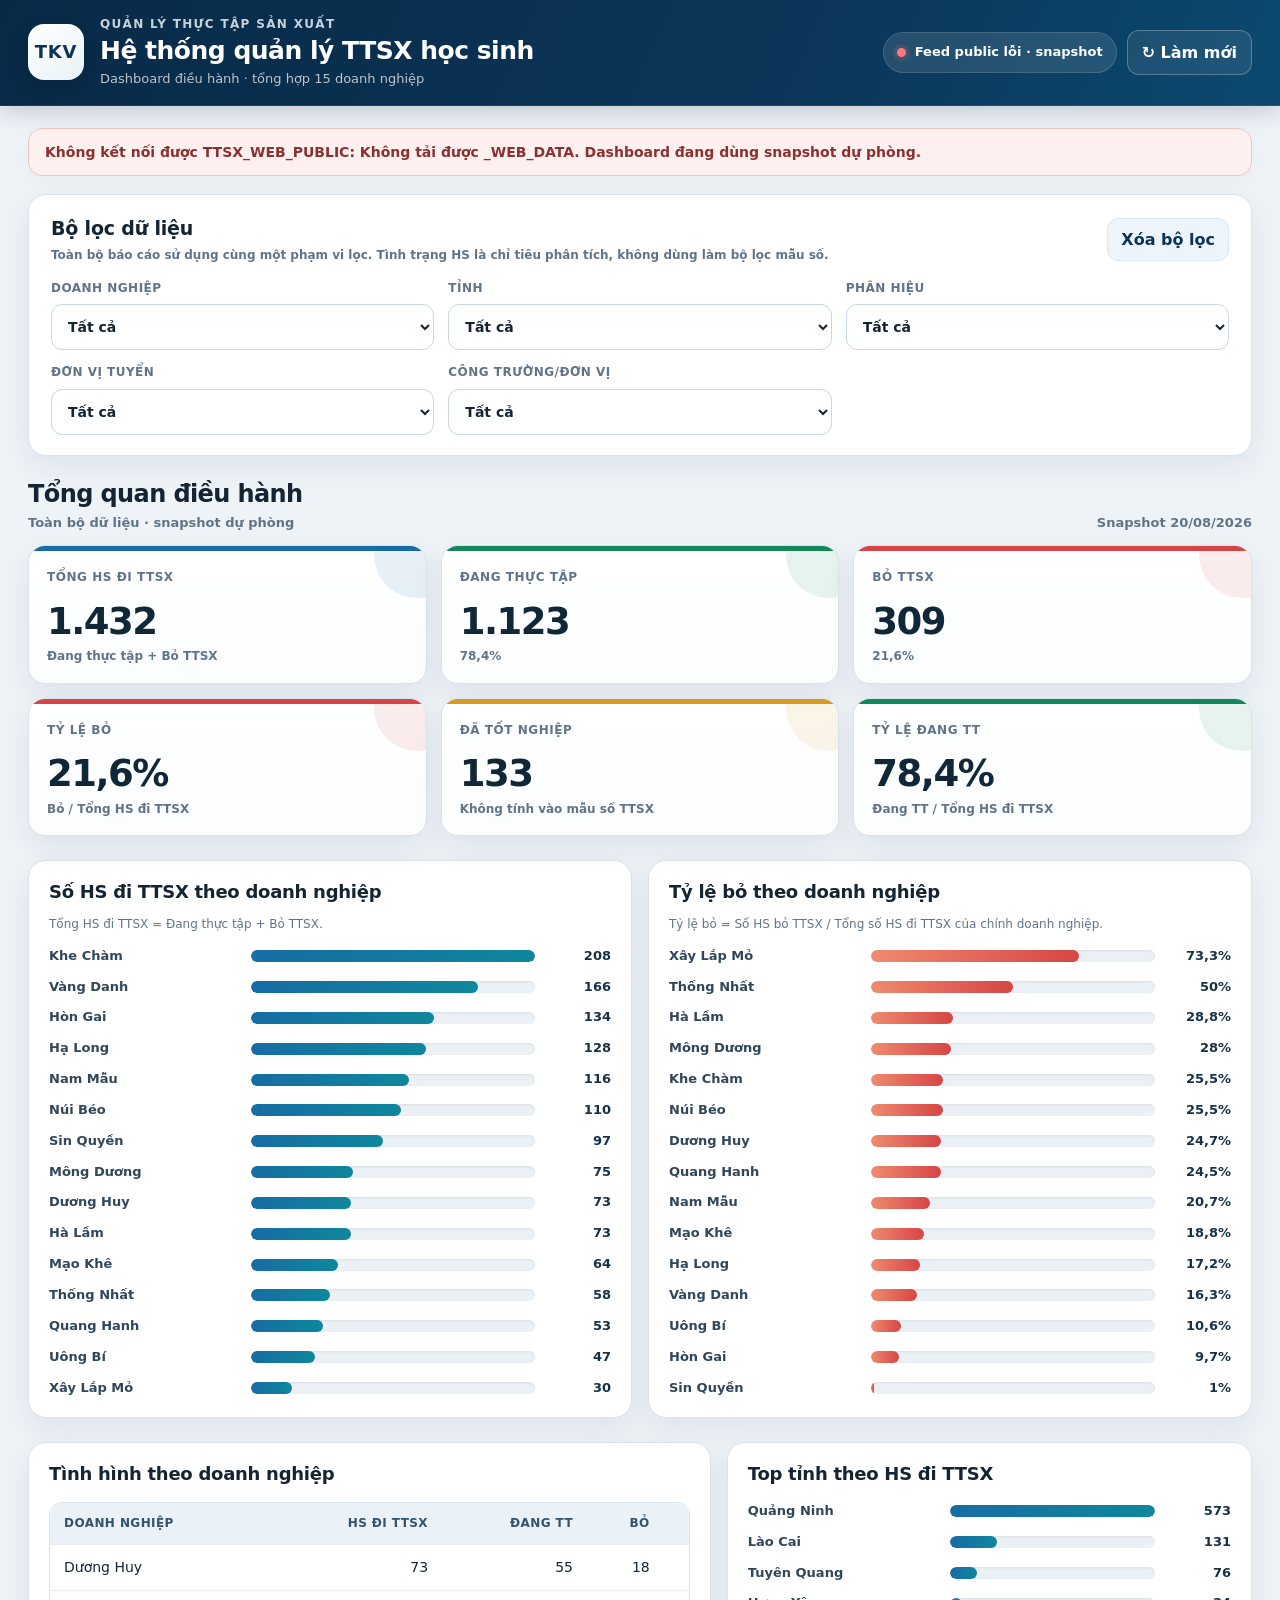
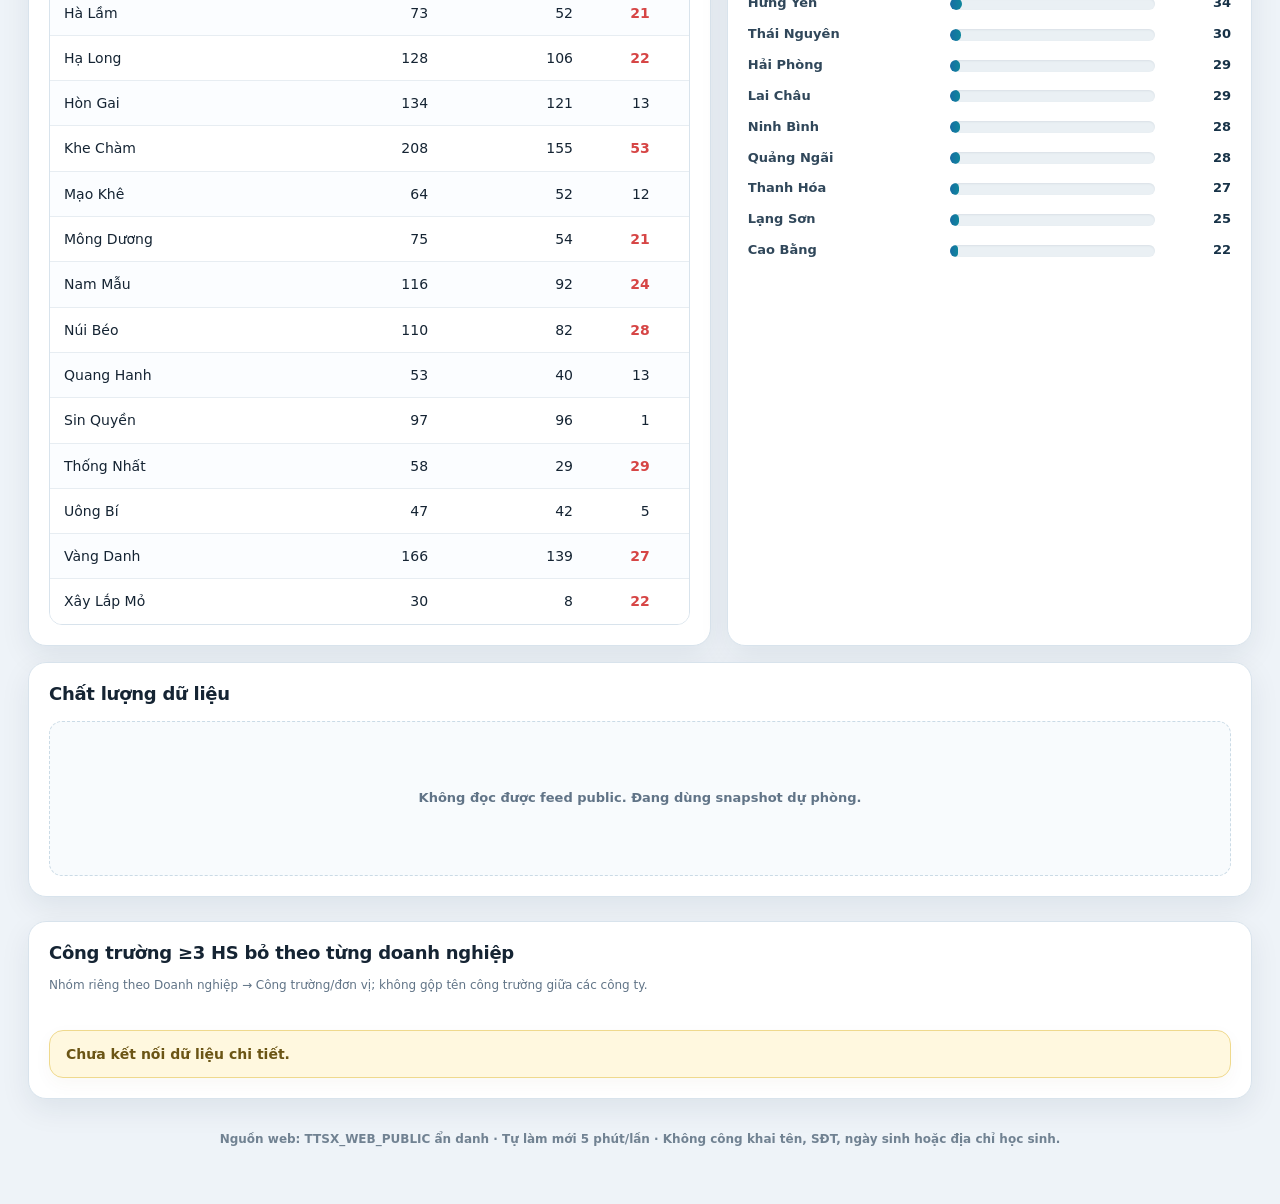
==== index.html @ d6df49cb "Clarify daily tracking scope for 14 standard sources" ====
<!doctype html>
<html lang="vi">
<head>
<meta charset="utf-8">
<meta name="viewport" content="width=device-width,initial-scale=1,viewport-fit=cover">
<meta name="theme-color" content="#0b3558">
<meta name="robots" content="noindex,nofollow,noarchive">
<meta http-equiv="Cache-Control" content="no-cache, no-store, must-revalidate">
<meta http-equiv="Pragma" content="no-cache">
<meta http-equiv="Expires" content="0">
<title>Dashboard TTSX TKV</title>
<link rel="stylesheet" href="styles.css?v=20260820-1128">
<style>
.filter-grid-5{grid-template-columns:repeat(5,minmax(150px,1fr))}
.filter-note{margin:4px 0 0;color:#617487;font-size:12px;font-weight:600}
@media(max-width:1380px){.filter-grid-5{grid-template-columns:repeat(3,1fr)}}
@media(max-width:720px){.filter-grid-5{grid-template-columns:1fr 1fr}}
@media(max-width:430px){.filter-grid-5{grid-template-columns:1fr}}
</style>
</head>
<body>
<header><div class="head"><div class="brand"><div class="mark">TKV</div><div><small>QUẢN LÝ THỰC TẬP SẢN XUẤT</small><h1>Hệ thống quản lý TTSX học sinh</h1><p>Dashboard điều hành · tổng hợp 15 doanh nghiệp</p></div></div><div class="head-actions"><div id="sync" class="sync"><span class="dot"></span><span>Đang kết nối dữ liệu</span></div><button id="refresh" class="refresh">↻ Làm mới</button></div></div></header>
<div class="wrap">
<div id="notice" class="notice">Đang nạp và đối soát dữ liệu chuẩn.</div>
<section class="filters"><div class="filters-top"><div><h2>Bộ lọc dữ liệu</h2><p class="filter-note">Toàn bộ báo cáo sử dụng cùng một phạm vi lọc. Tình trạng HS là chỉ tiêu phân tích, không dùng làm bộ lọc mẫu số.</p></div><button id="clear" class="clear">Xóa bộ lọc</button></div><div class="filter-grid filter-grid-5">
<label><span>Doanh nghiệp</span><select id="company"><option value="">Tất cả</option></select></label>
<label><span>Tỉnh</span><select id="province"><option value="">Tất cả</option></select></label>
<label><span>Phân hiệu</span><select id="campus"><option value="">Tất cả</option></select></label>
<label><span>Đơn vị tuyển</span><select id="recruitment"><option value="">Tất cả</option></select></label>
<label><span>Công trường/đơn vị</span><select id="unit"><option value="">Tất cả</option></select></label>
</div></section>

<section class="section"><div class="section-title"><div><h2>Tổng quan điều hành</h2><p id="scope">Toàn bộ dữ liệu</p></div><p id="updated">Đang đồng bộ...</p></div><div class="kpis">
<div class="kpi blue"><small>Tổng HS đi TTSX</small><strong id="kTotal">1.432</strong><em>Đang thực tập + Bỏ TTSX</em></div>
<div class="kpi green"><small>Đang thực tập</small><strong id="kActive">1.123</strong><em id="kActiveRate">78,4%</em></div>
<div class="kpi red"><small>Bỏ TTSX</small><strong id="kDrop">309</strong><em id="kDropRateSub">21,6%</em></div>
<div class="kpi red"><small>Tỷ lệ bỏ</small><strong id="kDropRate">21,6%</strong><em>Bỏ / Tổng HS đi TTSX</em></div>
<div class="kpi amber"><small>Đã tốt nghiệp</small><strong id="kGrad">133</strong><em>Không tính vào mẫu số TTSX</em></div>
<div class="kpi green"><small>Tỷ lệ đang TT</small><strong id="kActivePct">78,4%</strong><em>Đang TT / Tổng HS đi TTSX</em></div>
</div></section>

<section class="section grid2"><div class="panel"><h3>Số HS đi TTSX theo doanh nghiệp</h3><p class="panel-note">Tổng HS đi TTSX = Đang thực tập + Bỏ TTSX.</p><div id="companyBars" class="bars"></div></div><div class="panel"><h3>Tỷ lệ bỏ theo doanh nghiệp</h3><p class="panel-note">Tỷ lệ bỏ = Số HS bỏ TTSX / Tổng số HS đi TTSX của chính doanh nghiệp.</p><div id="dropBars" class="bars"></div></div></section>

<section class="section grid3"><div class="panel"><h3>Tình hình theo doanh nghiệp</h3><div class="table-wrap"><table><thead><tr><th>Doanh nghiệp</th><th>HS đi TTSX</th><th>Đang TT</th><th>Bỏ</th><th>Tỷ lệ bỏ</th></tr></thead><tbody id="companyTable"></tbody></table></div></div><div class="panel"><h3>Top tỉnh theo HS đi TTSX</h3><div id="provinceBars" class="bars"></div></div><div class="panel"><h3>Chất lượng dữ liệu</h3><div id="quality" class="quality"></div></div></section>

<section id="dailySection" class="section panel" style="display:none"><div class="section-title"><div><h2>Theo dõi hằng ngày</h2><p>Chỉ tính HS đang thực tập tại 14 doanh nghiệp áp dụng chấm ngày; Sin Quyền chưa áp dụng cấu trúc 42 cột ngày.</p></div><div class="daily-head"><select id="day"></select></div></div><div class="daily-cards">
<div class="daily-card"><span>Cần theo dõi</span><strong id="dExpected">0</strong></div>
<div class="daily-card"><span>Đã nhập</span><strong id="dEntered">0</strong></div>
<div class="daily-card"><span>Có điểm</span><strong id="dScore">0</strong></div>
<div class="daily-card"><span>Ốm (Ô)</span><strong id="dSick">0</strong></div>
<div class="daily-card"><span>Nghỉ phép (N)</span><strong id="dLeave">0</strong></div>
<div class="daily-card"><span>KLD</span><strong id="dKld">0</strong></div>
<div class="daily-card"><span>Chưa nhập</span><strong id="dMissing">0</strong></div>
</div></section>

<section id="opsGrid" class="section grid2" style="grid-template-columns:1fr"><div class="panel"><h3>Công trường ≥3 HS bỏ theo từng doanh nghiệp</h3><p class="panel-note">Nhóm riêng theo Doanh nghiệp → Công trường/đơn vị; không gộp tên công trường giữa các công ty.</p><div id="hotspots" class="hotspots"><div class="notice">Đang đối soát dữ liệu công trường.</div></div></div><div id="coveragePanel" class="panel" style="display:none"><h3>Tỷ lệ cập nhật theo doanh nghiệp</h3><p class="panel-note">Tỷ lệ = số HS đang thực tập đã có dữ liệu trong ngày / số HS đang thực tập cần theo dõi của 14 doanh nghiệp áp dụng chấm ngày.</p><div id="coverage" class="bars"><div class="notice">Đang tải dữ liệu theo ngày.</div></div></div></section>
<div class="footer">Nguồn web: TTSX_WEB_PUBLIC ẩn danh · Tự làm mới 5 phút/lần · Không công khai tên, SĐT, ngày sinh hoặc địa chỉ học sinh.</div>
</div>
<script src="app.js?v=20260820-1128"></script>
<script src="audit-fix.js?v=20260820-1128"></script>
<script src="daily-scope-fix.js?v=20260820-1128"></script>
<script src="dashboard-complete.js?v=20260820-1128"></script>
</body>
</html>
---- styles.css ----
:root{
  --navy:#0b3558;--navy-2:#082a47;--blue:#176ca4;--cyan:#0f879c;--green:#13865b;
  --red:#d64545;--amber:#d59a24;--ink:#152433;--muted:#617487;--line:#d8e3ec;
  --bg:#eef3f8;--card:#ffffff;--soft:#f7fafc;--shadow:0 10px 30px rgba(15,42,65,.08);
  --shadow-lg:0 18px 42px rgba(13,48,76,.11);--radius:18px;--page:1680px;
}
*{box-sizing:border-box}
html{scroll-behavior:smooth;background:var(--bg)}
body{margin:0;font-family:Inter,ui-sans-serif,system-ui,-apple-system,"Segoe UI",Roboto,Arial,sans-serif;background:var(--bg);color:var(--ink);font-size:16px;line-height:1.45;-webkit-font-smoothing:antialiased}
button,select{font:inherit}button{transition:.18s ease}a{color:inherit}
.wrap{max-width:var(--page);margin:0 auto;padding:0 28px 56px}
header{position:sticky;top:0;z-index:30;background:linear-gradient(115deg,var(--navy-2),var(--navy) 60%,#0c496f);color:#fff;box-shadow:0 5px 22px rgba(4,29,48,.2);border-bottom:1px solid rgba(255,255,255,.08)}
.head{max-width:var(--page);margin:auto;padding:16px 28px;display:flex;align-items:center;justify-content:space-between;gap:24px;min-height:86px}
.brand{display:flex;align-items:center;gap:16px;min-width:0}.mark{width:56px;height:56px;flex:0 0 56px;border-radius:16px;display:grid;place-items:center;font-weight:900;font-size:18px;background:linear-gradient(145deg,#fff,#e8f2f8);color:var(--navy);letter-spacing:.7px;box-shadow:0 8px 20px rgba(0,0,0,.16)}
.brand small{display:block;font-size:12px;opacity:.78;font-weight:800;letter-spacing:.11em}.brand h1{font-size:25px;line-height:1.22;margin:3px 0 0;font-weight:800;letter-spacing:-.02em}.brand p{margin:3px 0 0;color:rgba(255,255,255,.72);font-size:13px}
.head-actions{display:flex;gap:10px;align-items:center;flex:0 0 auto}.sync{display:flex;align-items:center;gap:9px;font-size:13px;font-weight:700;background:rgba(255,255,255,.11);border:1px solid rgba(255,255,255,.13);padding:10px 13px;border-radius:999px;white-space:nowrap}.dot{width:9px;height:9px;border-radius:50%;background:#f3bb4e;box-shadow:0 0 0 4px rgba(243,187,78,.12)}.sync.ok .dot{background:#52d99a;box-shadow:0 0 0 4px rgba(82,217,154,.12)}.sync.err .dot{background:#ff7777;box-shadow:0 0 0 4px rgba(255,119,119,.12)}
.refresh{border:1px solid rgba(255,255,255,.26);color:#fff;background:rgba(255,255,255,.08);border-radius:12px;padding:10px 14px;cursor:pointer;font-weight:750;min-height:42px}.refresh:hover{background:rgba(255,255,255,.16);transform:translateY(-1px)}
.notice{margin:22px 0 0;padding:13px 16px;border-radius:14px;background:#fff8df;border:1px solid #efd98d;font-size:14px;font-weight:600;color:#6b5515;box-shadow:0 6px 18px rgba(97,78,18,.04)}.notice.ok{background:#eaf8f1;border-color:#bce6d0;color:#15583d}.notice.err{background:#fff0f0;border-color:#efc5c5;color:#8b3030}
.filters{margin-top:18px;background:var(--card);border:1px solid var(--line);border-radius:var(--radius);box-shadow:var(--shadow);padding:20px 22px}.filters-top{display:flex;justify-content:space-between;gap:16px;align-items:center;margin-bottom:16px}.filters h2{font-size:19px;margin:0;font-weight:800;letter-spacing:-.01em}.clear{border:1px solid #d9e7f1;background:#edf5fa;color:var(--navy);border-radius:11px;padding:9px 13px;cursor:pointer;font-weight:800}.clear:hover{background:#e4f0f7}.filter-grid{display:grid;grid-template-columns:repeat(6,minmax(150px,1fr));gap:14px}label span{display:block;font-size:12px;color:var(--muted);font-weight:850;text-transform:uppercase;letter-spacing:.04em;margin:0 0 7px}select{width:100%;border:1px solid #c9d8e3;border-radius:11px;background:#fff;padding:11px 36px 11px 12px;color:var(--ink);min-height:46px;font-size:14px;font-weight:650;outline:none;transition:.16s ease}select:hover{border-color:#9eb7ca}select:focus{border-color:var(--blue);box-shadow:0 0 0 3px rgba(23,108,164,.12)}
.section{margin-top:24px}.section-title{display:flex;justify-content:space-between;gap:18px;align-items:flex-end;margin-bottom:13px}.section-title h2{font-size:24px;line-height:1.2;margin:0;font-weight:850;letter-spacing:-.025em}.section-title p{font-size:13px;color:var(--muted);margin:5px 0 0;font-weight:550}.section-title>p{white-space:nowrap}
.kpis{display:grid;grid-template-columns:repeat(6,minmax(0,1fr));gap:14px}.kpi{--accent:var(--blue);position:relative;overflow:hidden;background:linear-gradient(180deg,#fff,#fbfdff);border:1px solid var(--line);border-radius:17px;padding:18px 18px 17px;box-shadow:var(--shadow);min-height:132px}.kpi::before{content:"";position:absolute;left:0;top:0;right:0;height:5px;background:var(--accent)}.kpi::after{content:"";position:absolute;width:86px;height:86px;border-radius:50%;right:-34px;top:-34px;background:color-mix(in srgb,var(--accent) 10%,transparent)}.kpi small{position:relative;z-index:1;font-size:12px;color:var(--muted);font-weight:850;text-transform:uppercase;letter-spacing:.045em}.kpi strong{position:relative;z-index:1;display:block;font-size:37px;line-height:1.05;margin-top:15px;font-weight:850;letter-spacing:-.04em;color:#102738}.kpi em{position:relative;z-index:1;display:block;font-size:12px;color:var(--muted);font-style:normal;margin-top:7px;font-weight:600}.kpi.red{--accent:var(--red)}.kpi.green{--accent:var(--green)}.kpi.amber{--accent:var(--amber)}.kpi.blue{--accent:var(--blue)}
.grid2{display:grid;grid-template-columns:1fr 1fr;gap:16px}.grid3{display:grid;grid-template-columns:1.45fr 1fr .85fr;gap:16px}.panel{background:var(--card);border:1px solid var(--line);border-radius:var(--radius);box-shadow:var(--shadow);padding:20px;min-width:0}.panel:hover{box-shadow:var(--shadow-lg)}.panel h3{font-size:18px;line-height:1.25;margin:0 0 16px;font-weight:820;letter-spacing:-.015em}.bars{display:flex;flex-direction:column;gap:12px}.bar-row{display:grid;grid-template-columns:minmax(125px,190px) 1fr 64px;gap:12px;align-items:center;font-size:13px}.bar-name{overflow:hidden;text-overflow:ellipsis;white-space:nowrap;font-weight:650;color:#30475a}.track{height:12px;background:#eaf0f4;border-radius:999px;overflow:hidden;box-shadow:inset 0 1px 2px rgba(25,55,75,.08)}.fill{height:100%;background:linear-gradient(90deg,var(--blue),var(--cyan));border-radius:999px}.fill.red{background:linear-gradient(90deg,#ee8b6f,var(--red))}.bar-value{text-align:right;font-weight:850;color:#173247;font-variant-numeric:tabular-nums}
.table-wrap{overflow:auto;border:1px solid var(--line);border-radius:13px;background:#fff}table{width:100%;border-collapse:collapse;font-size:14px;min-width:760px}th,td{padding:12px 14px;border-bottom:1px solid #e7edf2;text-align:right;white-space:nowrap}th{position:sticky;top:0;background:#eaf2f8;color:#35536a;font-size:12px;font-weight:850;text-transform:uppercase;letter-spacing:.035em;z-index:2}th:first-child,td:first-child{text-align:left}tbody tr:nth-child(even){background:#fbfdff}tbody tr:hover{background:#f2f7fb}tr:last-child td{border-bottom:0}.danger{color:var(--red);font-weight:850}.good{color:var(--green);font-weight:850}
.daily-head{display:flex;align-items:center;gap:10px;flex-wrap:wrap}.daily-head select{width:auto;min-width:180px}.daily-cards{display:grid;grid-template-columns:repeat(7,1fr);gap:10px;margin-top:14px}.daily-card{padding:15px 10px;border-radius:14px;background:linear-gradient(180deg,#f8fbfd,#f4f8fb);border:1px solid #dfe8ee;text-align:center}.daily-card span{display:block;font-size:11px;color:var(--muted);text-transform:uppercase;font-weight:850;letter-spacing:.04em}.daily-card strong{font-size:28px;line-height:1.1;display:block;margin-top:8px;color:#19384f;font-weight:850}.quality{display:grid;grid-template-columns:repeat(2,1fr);gap:10px}.q{padding:15px;border-radius:13px;background:#f7fafc;border:1px solid #e0e9ef}.q strong{font-size:28px;line-height:1;display:block;font-weight:850;color:#18384f}.q span{display:block;font-size:12px;line-height:1.35;color:var(--muted);margin-top:7px;font-weight:650}.quality-empty{grid-column:1/-1;min-height:155px;display:grid;place-items:center;text-align:center;padding:22px;border:1px dashed #cbdbe6;border-radius:13px;background:#f8fbfd;color:var(--muted);font-size:13px;font-weight:650}.panel-note{margin:-5px 0 14px;color:var(--muted);font-size:12px;line-height:1.5}
.hotspots{display:flex;flex-direction:column;gap:12px}.hot-company-row{display:grid;grid-template-columns:minmax(180px,230px) 1fr;gap:16px;align-items:stretch;border:1px solid #f1d0d0;background:linear-gradient(90deg,#fff5f5 0,#fffafa 28%,#fff 28%);border-radius:14px;overflow:hidden}.hot-company-box{padding:15px 16px;border-left:5px solid var(--red);display:flex;flex-direction:column;justify-content:center;min-height:78px}.hot-company-box strong{font-size:16px;line-height:1.25;color:#263746}.hot-company-box span{margin-top:6px;font-size:12px;color:#9a4d4d;font-weight:750}.hot-unit-list{padding:10px 12px;display:flex;flex-direction:column;gap:7px;justify-content:center}.hot-unit{display:grid;grid-template-columns:1fr auto;gap:14px;align-items:center;padding:8px 10px;border-radius:9px;background:#fff;border:1px solid #f0e2e2}.hot-unit span{font-size:14px;color:#334a5d;font-weight:700}.hot-unit b{font-size:13px;color:#b63737;white-space:nowrap}.footer{text-align:center;color:#718292;font-size:12px;padding-top:32px;font-weight:600}
@media(max-width:1380px){.filter-grid{grid-template-columns:repeat(3,1fr)}.kpis{grid-template-columns:repeat(3,1fr)}.grid3{grid-template-columns:1.3fr 1fr}.grid3>.panel:last-child{grid-column:1/-1}.quality{grid-template-columns:repeat(4,1fr)}}
@media(max-width:980px){.wrap{padding:0 18px 40px}.head{padding:14px 18px}.brand h1{font-size:21px}.brand p{display:none}.grid2,.grid3{grid-template-columns:1fr}.grid3>.panel:last-child{grid-column:auto}.quality{grid-template-columns:repeat(2,1fr)}.daily-cards{grid-template-columns:repeat(4,1fr)}.bar-row{grid-template-columns:minmax(115px,165px) 1fr 58px}}
@media(max-width:720px){body{font-size:15px}.wrap{padding:0 11px 30px}.head{padding:10px 11px;min-height:70px}.brand{gap:10px}.brand h1{font-size:17px}.brand small{font-size:9px}.mark{width:43px;height:43px;flex-basis:43px;border-radius:12px;font-size:14px}.sync span:last-child{display:none}.sync{padding:9px}.refresh{padding:9px 10px;font-size:13px}.notice{font-size:13px;margin-top:13px}.filters{margin-top:12px;padding:15px}.filters h2{font-size:17px}.filter-grid{grid-template-columns:1fr 1fr;gap:10px}.section{margin-top:18px}.section-title h2{font-size:20px}.section-title p{font-size:12px}.kpis{grid-template-columns:1fr 1fr;gap:9px}.kpi{min-height:112px;padding:15px 13px}.kpi small{font-size:10px}.kpi strong{font-size:30px;margin-top:13px}.kpi em{font-size:10px}.panel{padding:15px}.panel h3{font-size:16px}.daily-cards{grid-template-columns:repeat(2,1fr)}.daily-card strong{font-size:25px}.quality{grid-template-columns:1fr 1fr}.bar-row{grid-template-columns:104px 1fr 48px;gap:8px;font-size:12px}.track{height:10px}table{font-size:13px}th,td{padding:10px 11px}.hot-company-row{grid-template-columns:1fr;background:#fff}.hot-company-box{border-left:5px solid var(--red);border-bottom:1px solid #f1d0d0;min-height:auto}.hot-unit-list{padding:9px}.hot-unit{grid-template-columns:1fr auto}}
@media(max-width:430px){.filter-grid{grid-template-columns:1fr}.head-actions{gap:6px}.refresh{font-size:0}.refresh::after{content:"↻";font-size:20px}.section-title{align-items:flex-start;flex-direction:column;gap:6px}.section-title>p{white-space:normal}.kpis{grid-template-columns:1fr 1fr}.kpi strong{font-size:28px}}
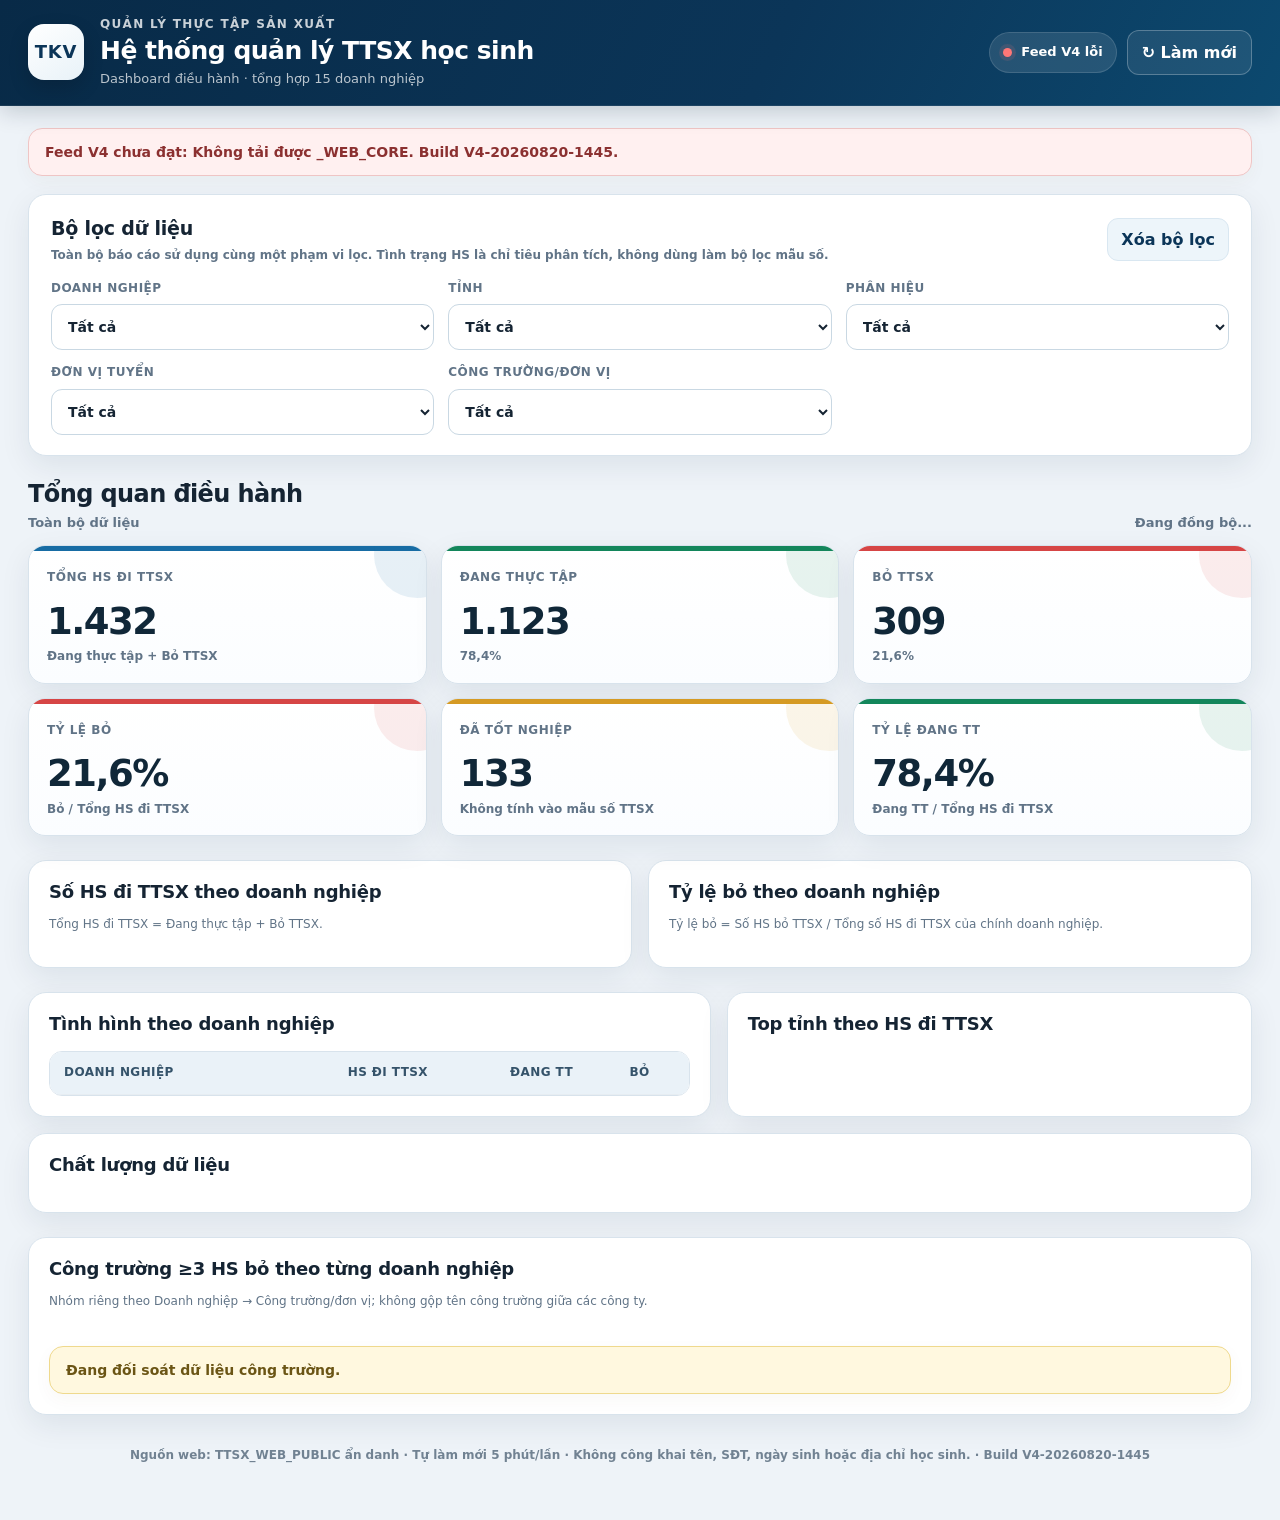
==== commit 710da71b: "Switch dashboard to single-runtime V4" ====
--- a/index.html
+++ b/index.html
@@ -9,7 +9,7 @@
 <meta http-equiv="Pragma" content="no-cache">
 <meta http-equiv="Expires" content="0">
 <title>Dashboard TTSX TKV</title>
-<link rel="stylesheet" href="styles.css?v=20260820-1128">
+<link rel="stylesheet" href="styles.css?v=20260820-1208">
 <style>
 .filter-grid-5{grid-template-columns:repeat(5,minmax(150px,1fr))}
 .filter-note{margin:4px 0 0;color:#617487;font-size:12px;font-weight:600}
@@ -29,7 +29,6 @@
 <label><span>Đơn vị tuyển</span><select id="recruitment"><option value="">Tất cả</option></select></label>
 <label><span>Công trường/đơn vị</span><select id="unit"><option value="">Tất cả</option></select></label>
 </div></section>
-
 <section class="section"><div class="section-title"><div><h2>Tổng quan điều hành</h2><p id="scope">Toàn bộ dữ liệu</p></div><p id="updated">Đang đồng bộ...</p></div><div class="kpis">
 <div class="kpi blue"><small>Tổng HS đi TTSX</small><strong id="kTotal">1.432</strong><em>Đang thực tập + Bỏ TTSX</em></div>
 <div class="kpi green"><small>Đang thực tập</small><strong id="kActive">1.123</strong><em id="kActiveRate">78,4%</em></div>
@@ -38,27 +37,13 @@
 <div class="kpi amber"><small>Đã tốt nghiệp</small><strong id="kGrad">133</strong><em>Không tính vào mẫu số TTSX</em></div>
 <div class="kpi green"><small>Tỷ lệ đang TT</small><strong id="kActivePct">78,4%</strong><em>Đang TT / Tổng HS đi TTSX</em></div>
 </div></section>
-
 <section class="section grid2"><div class="panel"><h3>Số HS đi TTSX theo doanh nghiệp</h3><p class="panel-note">Tổng HS đi TTSX = Đang thực tập + Bỏ TTSX.</p><div id="companyBars" class="bars"></div></div><div class="panel"><h3>Tỷ lệ bỏ theo doanh nghiệp</h3><p class="panel-note">Tỷ lệ bỏ = Số HS bỏ TTSX / Tổng số HS đi TTSX của chính doanh nghiệp.</p><div id="dropBars" class="bars"></div></div></section>
-
 <section class="section grid3"><div class="panel"><h3>Tình hình theo doanh nghiệp</h3><div class="table-wrap"><table><thead><tr><th>Doanh nghiệp</th><th>HS đi TTSX</th><th>Đang TT</th><th>Bỏ</th><th>Tỷ lệ bỏ</th></tr></thead><tbody id="companyTable"></tbody></table></div></div><div class="panel"><h3>Top tỉnh theo HS đi TTSX</h3><div id="provinceBars" class="bars"></div></div><div class="panel"><h3>Chất lượng dữ liệu</h3><div id="quality" class="quality"></div></div></section>
-
 <section id="dailySection" class="section panel" style="display:none"><div class="section-title"><div><h2>Theo dõi hằng ngày</h2><p>Chỉ tính HS đang thực tập tại 14 doanh nghiệp áp dụng chấm ngày; Sin Quyền chưa áp dụng cấu trúc 42 cột ngày.</p></div><div class="daily-head"><select id="day"></select></div></div><div class="daily-cards">
-<div class="daily-card"><span>Cần theo dõi</span><strong id="dExpected">0</strong></div>
-<div class="daily-card"><span>Đã nhập</span><strong id="dEntered">0</strong></div>
-<div class="daily-card"><span>Có điểm</span><strong id="dScore">0</strong></div>
-<div class="daily-card"><span>Ốm (Ô)</span><strong id="dSick">0</strong></div>
-<div class="daily-card"><span>Nghỉ phép (N)</span><strong id="dLeave">0</strong></div>
-<div class="daily-card"><span>KLD</span><strong id="dKld">0</strong></div>
-<div class="daily-card"><span>Chưa nhập</span><strong id="dMissing">0</strong></div>
-</div></section>
-
+<div class="daily-card"><span>Cần theo dõi</span><strong id="dExpected">0</strong></div><div class="daily-card"><span>Đã nhập</span><strong id="dEntered">0</strong></div><div class="daily-card"><span>Có điểm</span><strong id="dScore">0</strong></div><div class="daily-card"><span>Ốm (Ô)</span><strong id="dSick">0</strong></div><div class="daily-card"><span>Nghỉ phép (N)</span><strong id="dLeave">0</strong></div><div class="daily-card"><span>KLD</span><strong id="dKld">0</strong></div><div class="daily-card"><span>Chưa nhập</span><strong id="dMissing">0</strong></div></div></section>
 <section id="opsGrid" class="section grid2" style="grid-template-columns:1fr"><div class="panel"><h3>Công trường ≥3 HS bỏ theo từng doanh nghiệp</h3><p class="panel-note">Nhóm riêng theo Doanh nghiệp → Công trường/đơn vị; không gộp tên công trường giữa các công ty.</p><div id="hotspots" class="hotspots"><div class="notice">Đang đối soát dữ liệu công trường.</div></div></div><div id="coveragePanel" class="panel" style="display:none"><h3>Tỷ lệ cập nhật theo doanh nghiệp</h3><p class="panel-note">Tỷ lệ = số HS đang thực tập đã có dữ liệu trong ngày / số HS đang thực tập cần theo dõi của 14 doanh nghiệp áp dụng chấm ngày.</p><div id="coverage" class="bars"><div class="notice">Đang tải dữ liệu theo ngày.</div></div></div></section>
 <div class="footer">Nguồn web: TTSX_WEB_PUBLIC ẩn danh · Tự làm mới 5 phút/lần · Không công khai tên, SĐT, ngày sinh hoặc địa chỉ học sinh.</div>
 </div>
-<script src="app.js?v=20260820-1128"></script>
-<script src="audit-fix.js?v=20260820-1128"></script>
-<script src="daily-scope-fix.js?v=20260820-1128"></script>
-<script src="dashboard-complete.js?v=20260820-1128"></script>
+<script src="app-v4.js?v=20260820-1445"></script>
 </body>
 </html>
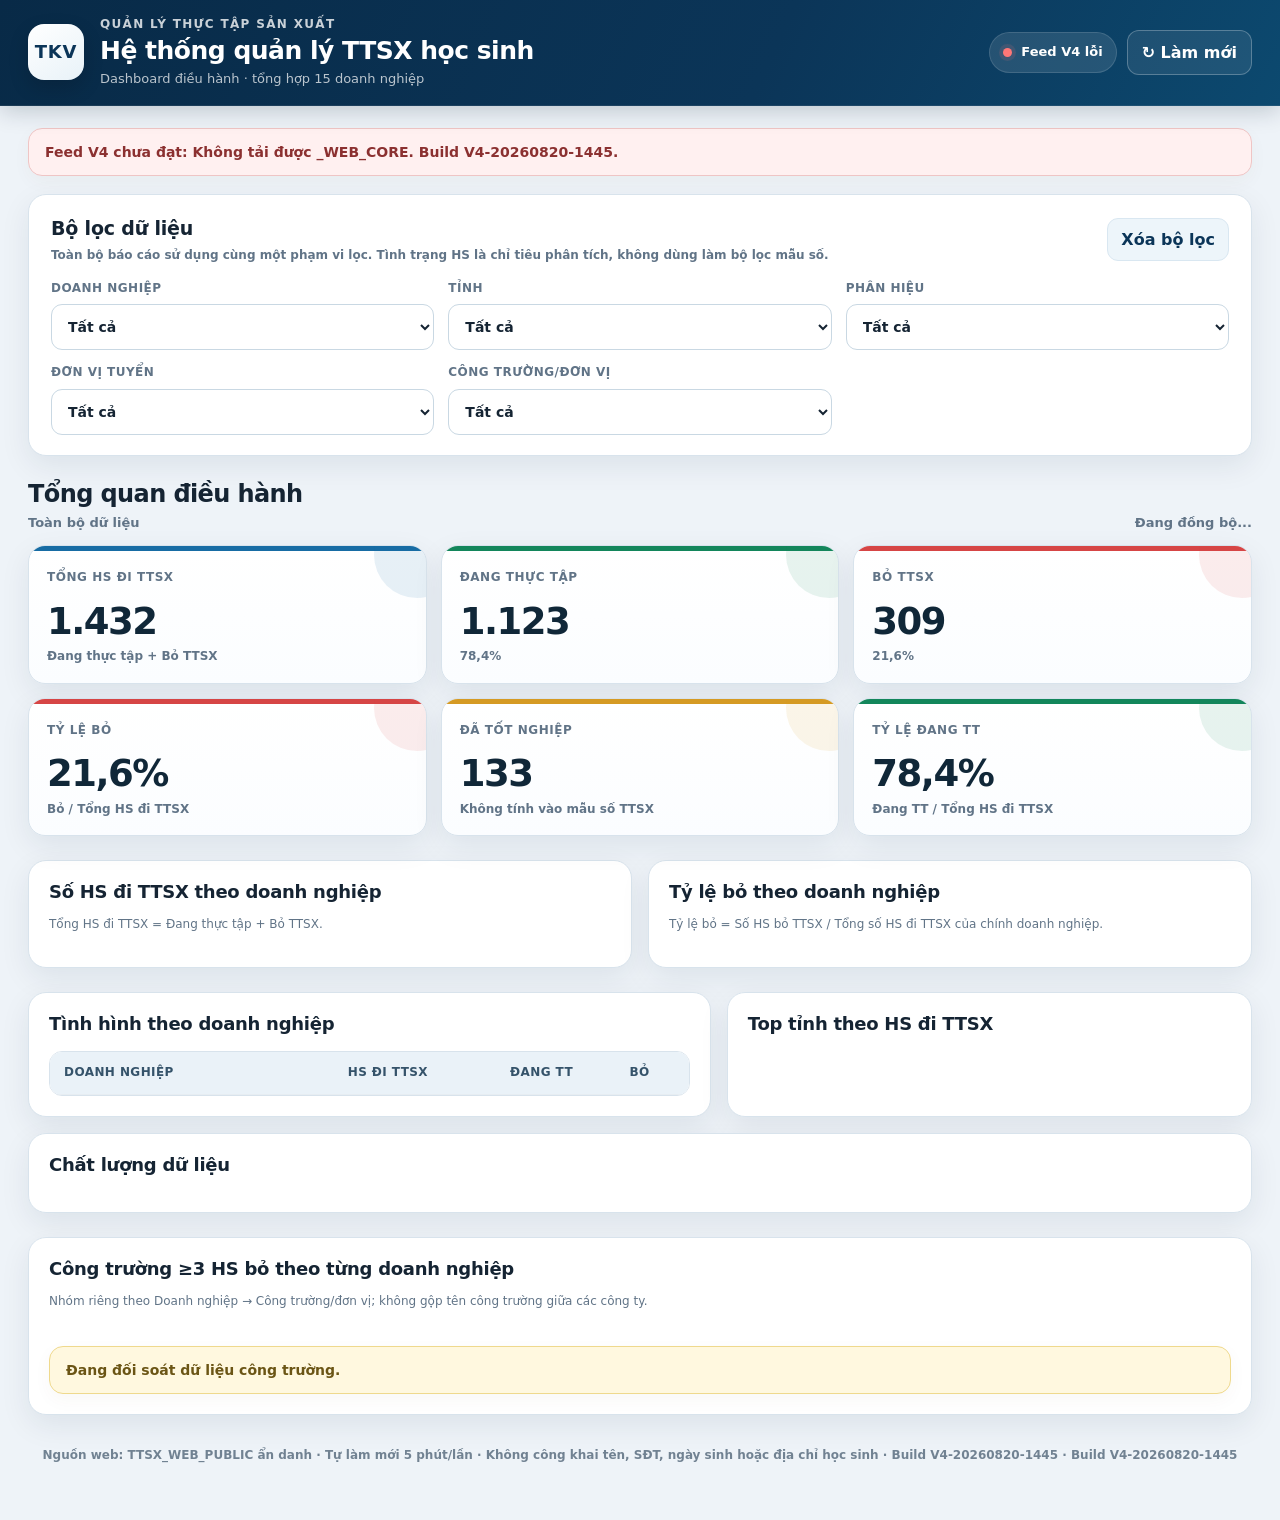
==== commit 821909d1: "Show V4 build marker in static HTML" ====
--- a/index.html
+++ b/index.html
@@ -8,7 +8,7 @@
 <meta http-equiv="Cache-Control" content="no-cache, no-store, must-revalidate">
 <meta http-equiv="Pragma" content="no-cache">
 <meta http-equiv="Expires" content="0">
-<title>Dashboard TTSX TKV</title>
+<title>Dashboard TTSX TKV · V4</title>
 <link rel="stylesheet" href="styles.css?v=20260820-1208">
 <style>
 .filter-grid-5{grid-template-columns:repeat(5,minmax(150px,1fr))}
@@ -39,10 +39,9 @@
 </div></section>
 <section class="section grid2"><div class="panel"><h3>Số HS đi TTSX theo doanh nghiệp</h3><p class="panel-note">Tổng HS đi TTSX = Đang thực tập + Bỏ TTSX.</p><div id="companyBars" class="bars"></div></div><div class="panel"><h3>Tỷ lệ bỏ theo doanh nghiệp</h3><p class="panel-note">Tỷ lệ bỏ = Số HS bỏ TTSX / Tổng số HS đi TTSX của chính doanh nghiệp.</p><div id="dropBars" class="bars"></div></div></section>
 <section class="section grid3"><div class="panel"><h3>Tình hình theo doanh nghiệp</h3><div class="table-wrap"><table><thead><tr><th>Doanh nghiệp</th><th>HS đi TTSX</th><th>Đang TT</th><th>Bỏ</th><th>Tỷ lệ bỏ</th></tr></thead><tbody id="companyTable"></tbody></table></div></div><div class="panel"><h3>Top tỉnh theo HS đi TTSX</h3><div id="provinceBars" class="bars"></div></div><div class="panel"><h3>Chất lượng dữ liệu</h3><div id="quality" class="quality"></div></div></section>
-<section id="dailySection" class="section panel" style="display:none"><div class="section-title"><div><h2>Theo dõi hằng ngày</h2><p>Chỉ tính HS đang thực tập tại 14 doanh nghiệp áp dụng chấm ngày; Sin Quyền chưa áp dụng cấu trúc 42 cột ngày.</p></div><div class="daily-head"><select id="day"></select></div></div><div class="daily-cards">
-<div class="daily-card"><span>Cần theo dõi</span><strong id="dExpected">0</strong></div><div class="daily-card"><span>Đã nhập</span><strong id="dEntered">0</strong></div><div class="daily-card"><span>Có điểm</span><strong id="dScore">0</strong></div><div class="daily-card"><span>Ốm (Ô)</span><strong id="dSick">0</strong></div><div class="daily-card"><span>Nghỉ phép (N)</span><strong id="dLeave">0</strong></div><div class="daily-card"><span>KLD</span><strong id="dKld">0</strong></div><div class="daily-card"><span>Chưa nhập</span><strong id="dMissing">0</strong></div></div></section>
+<section id="dailySection" class="section panel" style="display:none"><div class="section-title"><div><h2>Theo dõi hằng ngày</h2><p>Chỉ tính HS đang thực tập tại 14 doanh nghiệp áp dụng chấm ngày; Sin Quyền chưa áp dụng cấu trúc 42 cột ngày.</p></div><div class="daily-head"><select id="day"></select></div></div><div class="daily-cards"><div class="daily-card"><span>Cần theo dõi</span><strong id="dExpected">0</strong></div><div class="daily-card"><span>Đã nhập</span><strong id="dEntered">0</strong></div><div class="daily-card"><span>Có điểm</span><strong id="dScore">0</strong></div><div class="daily-card"><span>Ốm (Ô)</span><strong id="dSick">0</strong></div><div class="daily-card"><span>Nghỉ phép (N)</span><strong id="dLeave">0</strong></div><div class="daily-card"><span>KLD</span><strong id="dKld">0</strong></div><div class="daily-card"><span>Chưa nhập</span><strong id="dMissing">0</strong></div></div></section>
 <section id="opsGrid" class="section grid2" style="grid-template-columns:1fr"><div class="panel"><h3>Công trường ≥3 HS bỏ theo từng doanh nghiệp</h3><p class="panel-note">Nhóm riêng theo Doanh nghiệp → Công trường/đơn vị; không gộp tên công trường giữa các công ty.</p><div id="hotspots" class="hotspots"><div class="notice">Đang đối soát dữ liệu công trường.</div></div></div><div id="coveragePanel" class="panel" style="display:none"><h3>Tỷ lệ cập nhật theo doanh nghiệp</h3><p class="panel-note">Tỷ lệ = số HS đang thực tập đã có dữ liệu trong ngày / số HS đang thực tập cần theo dõi của 14 doanh nghiệp áp dụng chấm ngày.</p><div id="coverage" class="bars"><div class="notice">Đang tải dữ liệu theo ngày.</div></div></div></section>
-<div class="footer">Nguồn web: TTSX_WEB_PUBLIC ẩn danh · Tự làm mới 5 phút/lần · Không công khai tên, SĐT, ngày sinh hoặc địa chỉ học sinh.</div>
+<div class="footer">Nguồn web: TTSX_WEB_PUBLIC ẩn danh · Tự làm mới 5 phút/lần · Không công khai tên, SĐT, ngày sinh hoặc địa chỉ học sinh · <strong>Build V4-20260820-1445</strong></div>
 </div>
 <script src="app-v4.js?v=20260820-1445"></script>
 </body>
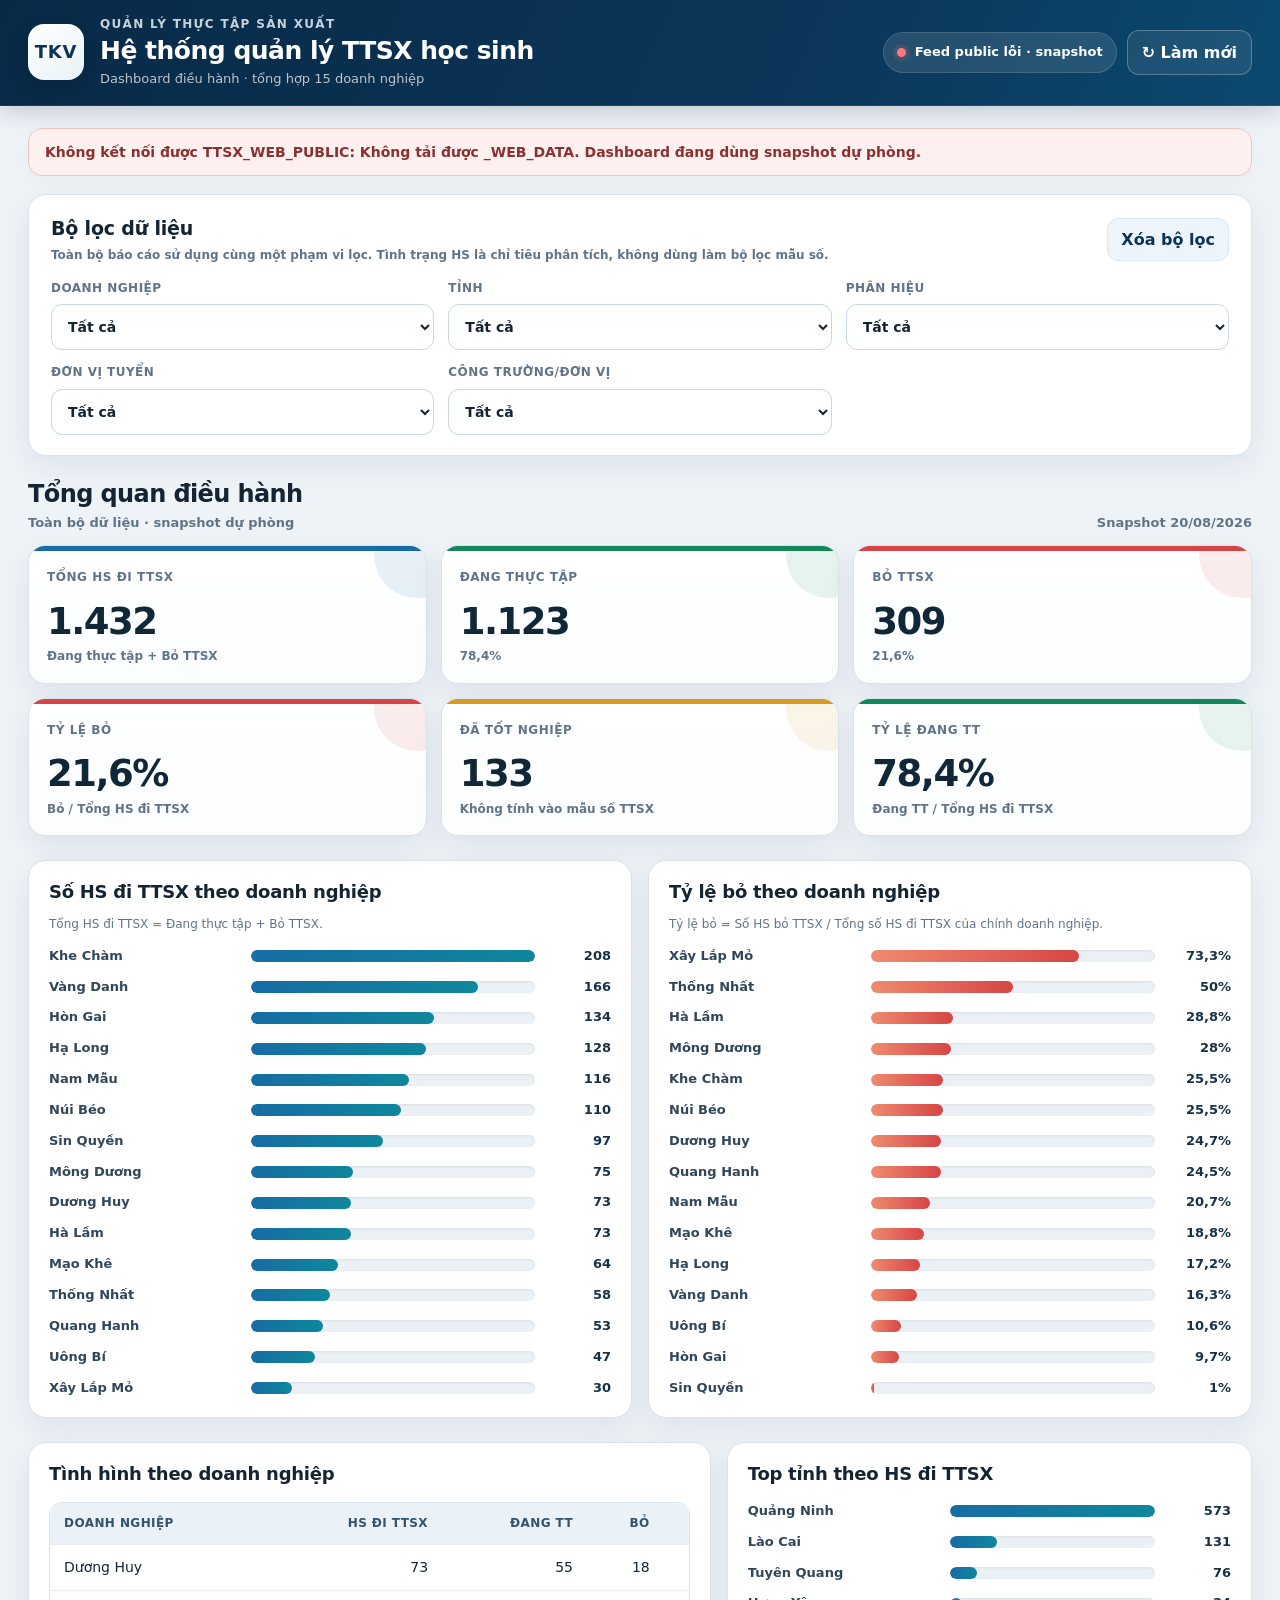
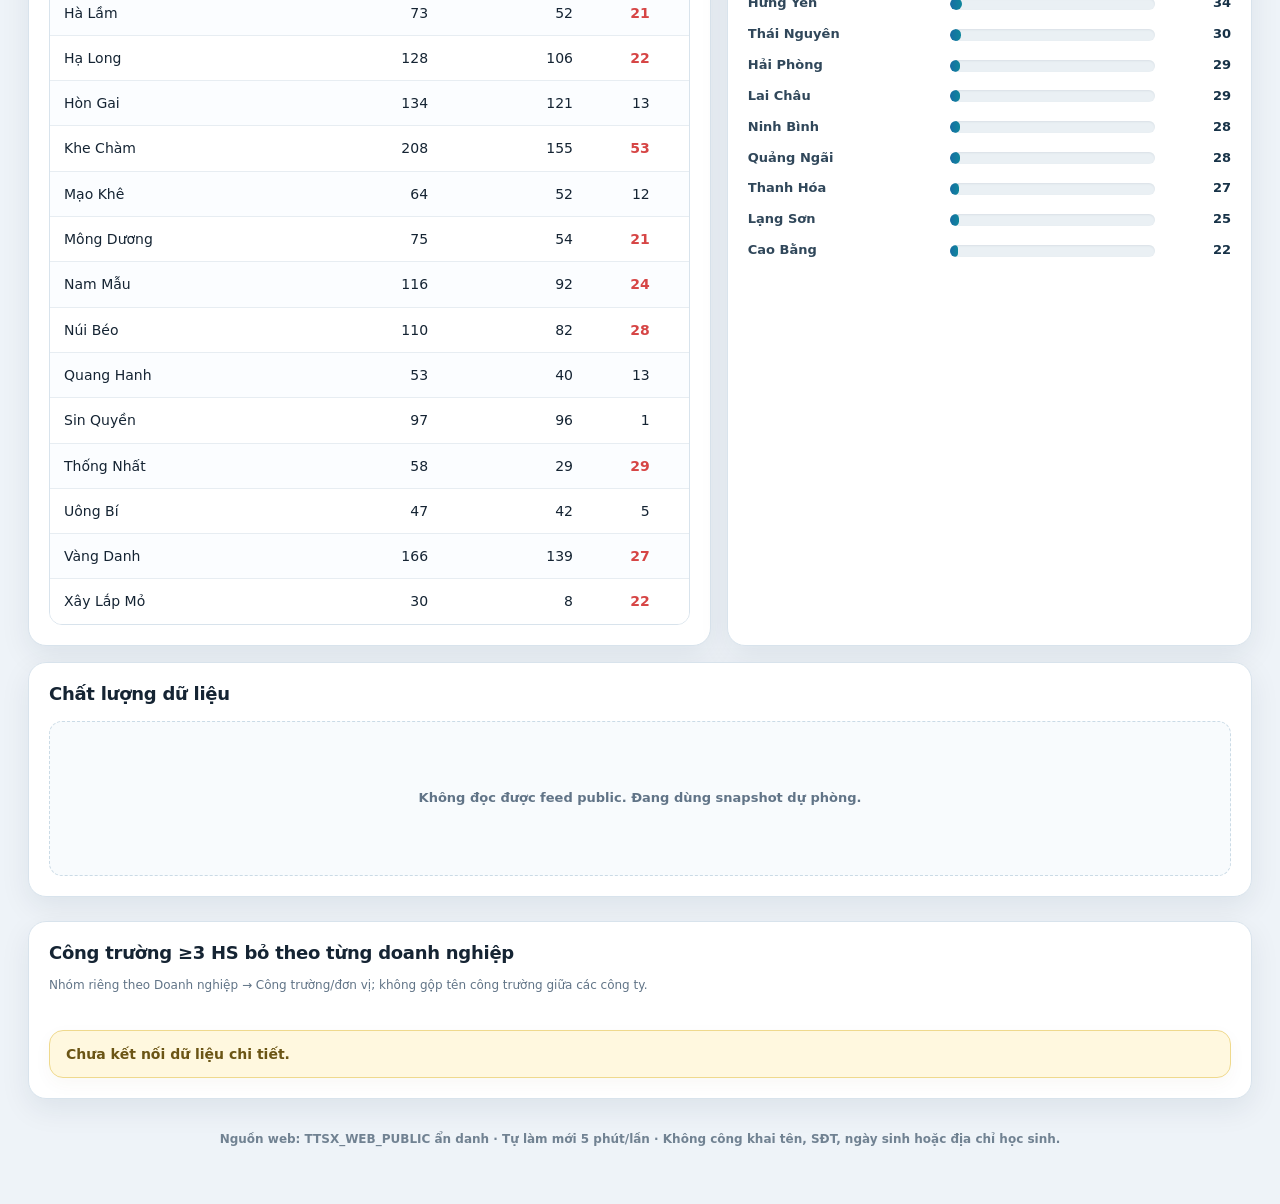
==== commit e4fa8a6f: "Restore original dashboard UI and use stable core recovery" ====
--- a/index.html
+++ b/index.html
@@ -8,7 +8,7 @@
 <meta http-equiv="Cache-Control" content="no-cache, no-store, must-revalidate">
 <meta http-equiv="Pragma" content="no-cache">
 <meta http-equiv="Expires" content="0">
-<title>Dashboard TTSX TKV · V4</title>
+<title>Dashboard TTSX TKV</title>
 <link rel="stylesheet" href="styles.css?v=20260820-1208">
 <style>
 .filter-grid-5{grid-template-columns:repeat(5,minmax(150px,1fr))}
@@ -29,6 +29,7 @@
 <label><span>Đơn vị tuyển</span><select id="recruitment"><option value="">Tất cả</option></select></label>
 <label><span>Công trường/đơn vị</span><select id="unit"><option value="">Tất cả</option></select></label>
 </div></section>
+
 <section class="section"><div class="section-title"><div><h2>Tổng quan điều hành</h2><p id="scope">Toàn bộ dữ liệu</p></div><p id="updated">Đang đồng bộ...</p></div><div class="kpis">
 <div class="kpi blue"><small>Tổng HS đi TTSX</small><strong id="kTotal">1.432</strong><em>Đang thực tập + Bỏ TTSX</em></div>
 <div class="kpi green"><small>Đang thực tập</small><strong id="kActive">1.123</strong><em id="kActiveRate">78,4%</em></div>
@@ -37,12 +38,29 @@
 <div class="kpi amber"><small>Đã tốt nghiệp</small><strong id="kGrad">133</strong><em>Không tính vào mẫu số TTSX</em></div>
 <div class="kpi green"><small>Tỷ lệ đang TT</small><strong id="kActivePct">78,4%</strong><em>Đang TT / Tổng HS đi TTSX</em></div>
 </div></section>
+
 <section class="section grid2"><div class="panel"><h3>Số HS đi TTSX theo doanh nghiệp</h3><p class="panel-note">Tổng HS đi TTSX = Đang thực tập + Bỏ TTSX.</p><div id="companyBars" class="bars"></div></div><div class="panel"><h3>Tỷ lệ bỏ theo doanh nghiệp</h3><p class="panel-note">Tỷ lệ bỏ = Số HS bỏ TTSX / Tổng số HS đi TTSX của chính doanh nghiệp.</p><div id="dropBars" class="bars"></div></div></section>
+
 <section class="section grid3"><div class="panel"><h3>Tình hình theo doanh nghiệp</h3><div class="table-wrap"><table><thead><tr><th>Doanh nghiệp</th><th>HS đi TTSX</th><th>Đang TT</th><th>Bỏ</th><th>Tỷ lệ bỏ</th></tr></thead><tbody id="companyTable"></tbody></table></div></div><div class="panel"><h3>Top tỉnh theo HS đi TTSX</h3><div id="provinceBars" class="bars"></div></div><div class="panel"><h3>Chất lượng dữ liệu</h3><div id="quality" class="quality"></div></div></section>
-<section id="dailySection" class="section panel" style="display:none"><div class="section-title"><div><h2>Theo dõi hằng ngày</h2><p>Chỉ tính HS đang thực tập tại 14 doanh nghiệp áp dụng chấm ngày; Sin Quyền chưa áp dụng cấu trúc 42 cột ngày.</p></div><div class="daily-head"><select id="day"></select></div></div><div class="daily-cards"><div class="daily-card"><span>Cần theo dõi</span><strong id="dExpected">0</strong></div><div class="daily-card"><span>Đã nhập</span><strong id="dEntered">0</strong></div><div class="daily-card"><span>Có điểm</span><strong id="dScore">0</strong></div><div class="daily-card"><span>Ốm (Ô)</span><strong id="dSick">0</strong></div><div class="daily-card"><span>Nghỉ phép (N)</span><strong id="dLeave">0</strong></div><div class="daily-card"><span>KLD</span><strong id="dKld">0</strong></div><div class="daily-card"><span>Chưa nhập</span><strong id="dMissing">0</strong></div></div></section>
+
+<section id="dailySection" class="section panel" style="display:none"><div class="section-title"><div><h2>Theo dõi hằng ngày</h2><p>Chỉ tính HS đang thực tập tại 14 doanh nghiệp áp dụng chấm ngày; Sin Quyền chưa áp dụng cấu trúc 42 cột ngày.</p></div><div class="daily-head"><select id="day"></select></div></div><div class="daily-cards">
+<div class="daily-card"><span>Cần theo dõi</span><strong id="dExpected">0</strong></div>
+<div class="daily-card"><span>Đã nhập</span><strong id="dEntered">0</strong></div>
+<div class="daily-card"><span>Có điểm</span><strong id="dScore">0</strong></div>
+<div class="daily-card"><span>Ốm (Ô)</span><strong id="dSick">0</strong></div>
+<div class="daily-card"><span>Nghỉ phép (N)</span><strong id="dLeave">0</strong></div>
+<div class="daily-card"><span>KLD</span><strong id="dKld">0</strong></div>
+<div class="daily-card"><span>Chưa nhập</span><strong id="dMissing">0</strong></div>
+</div></section>
+
 <section id="opsGrid" class="section grid2" style="grid-template-columns:1fr"><div class="panel"><h3>Công trường ≥3 HS bỏ theo từng doanh nghiệp</h3><p class="panel-note">Nhóm riêng theo Doanh nghiệp → Công trường/đơn vị; không gộp tên công trường giữa các công ty.</p><div id="hotspots" class="hotspots"><div class="notice">Đang đối soát dữ liệu công trường.</div></div></div><div id="coveragePanel" class="panel" style="display:none"><h3>Tỷ lệ cập nhật theo doanh nghiệp</h3><p class="panel-note">Tỷ lệ = số HS đang thực tập đã có dữ liệu trong ngày / số HS đang thực tập cần theo dõi của 14 doanh nghiệp áp dụng chấm ngày.</p><div id="coverage" class="bars"><div class="notice">Đang tải dữ liệu theo ngày.</div></div></div></section>
-<div class="footer">Nguồn web: TTSX_WEB_PUBLIC ẩn danh · Tự làm mới 5 phút/lần · Không công khai tên, SĐT, ngày sinh hoặc địa chỉ học sinh · <strong>Build V4-20260820-1445</strong></div>
+<div class="footer">Nguồn web: TTSX_WEB_PUBLIC ẩn danh · Tự làm mới 5 phút/lần · Không công khai tên, SĐT, ngày sinh hoặc địa chỉ học sinh.</div>
 </div>
-<script src="app-v4.js?v=20260820-1445"></script>
+<script src="app.js?v=20260820-1508"></script>
+<script src="core-recover.js?v=20260820-1508"></script>
+<script src="feed-guard.js?v=20260820-1208"></script>
+<script src="audit-fix.js?v=20260820-1208"></script>
+<script src="daily-scope-fix.js?v=20260820-1208"></script>
+<script src="dashboard-complete.js?v=20260820-1208"></script>
 </body>
 </html>
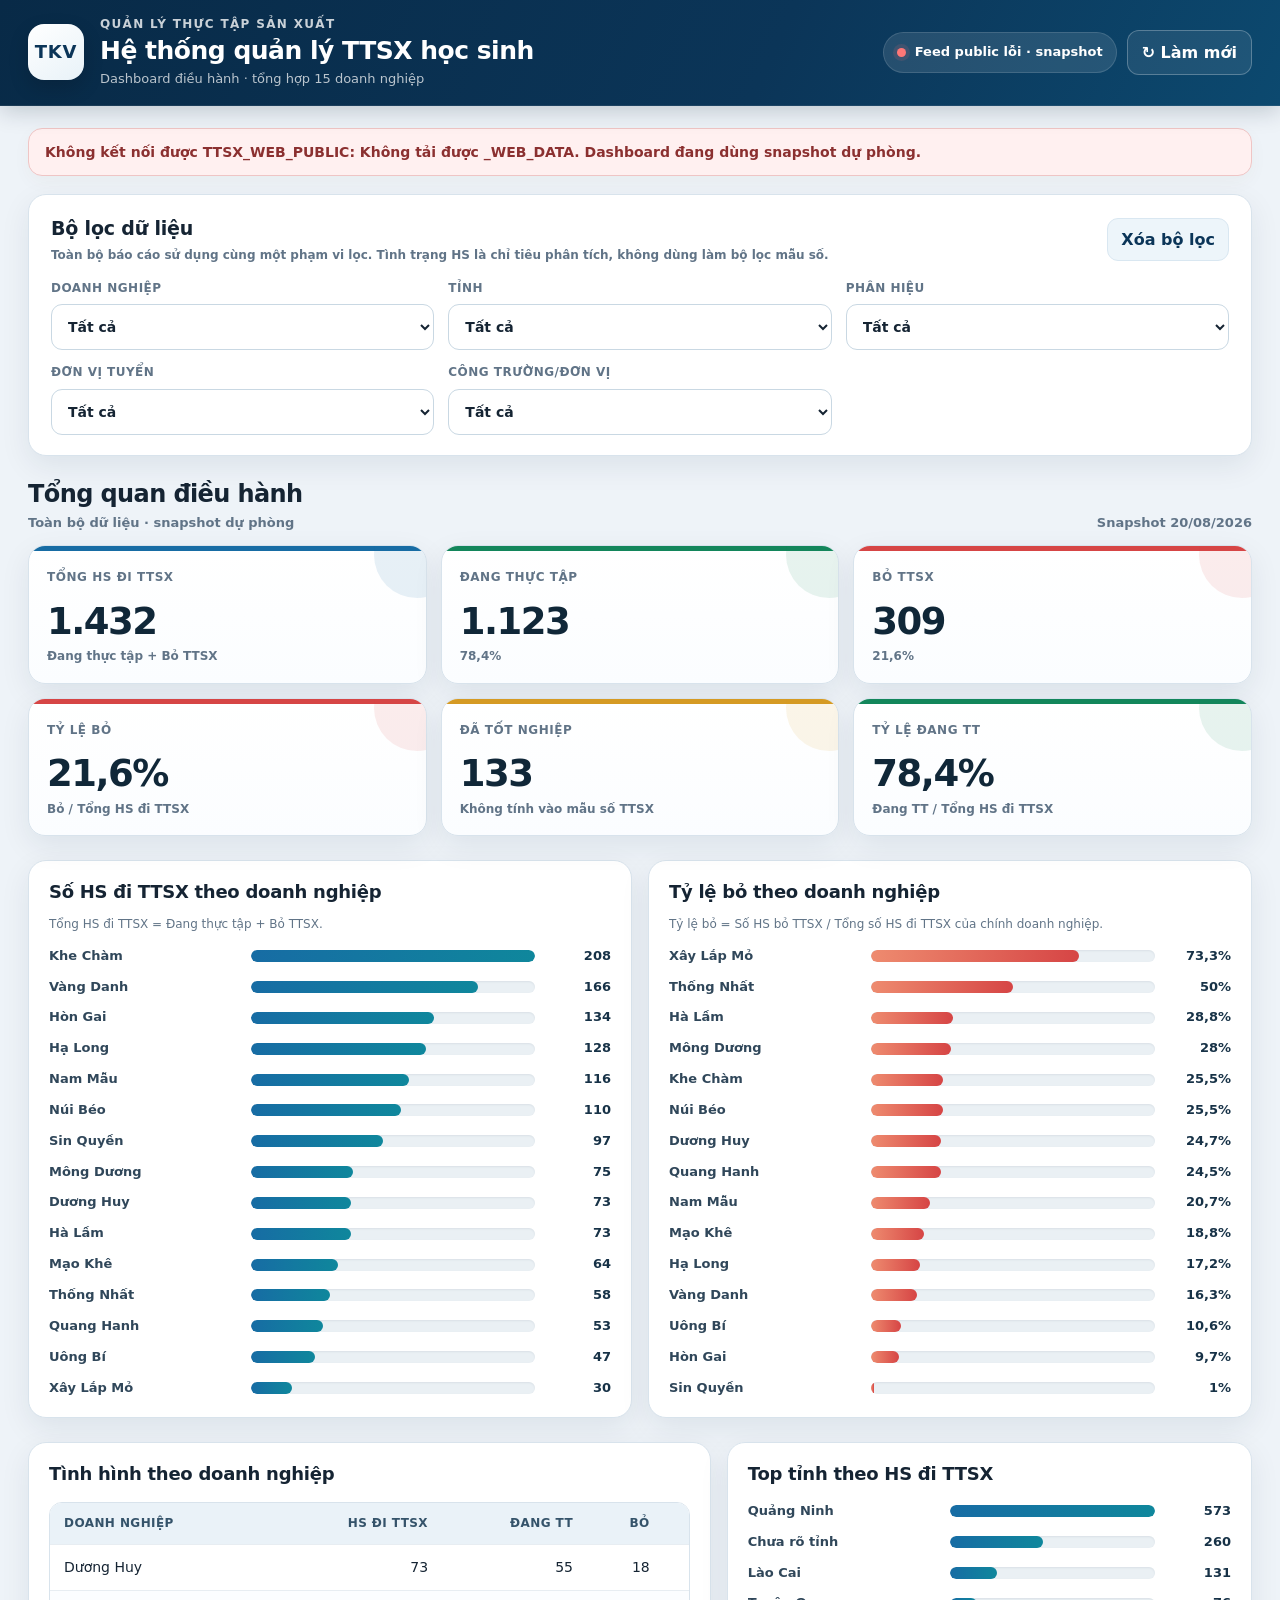
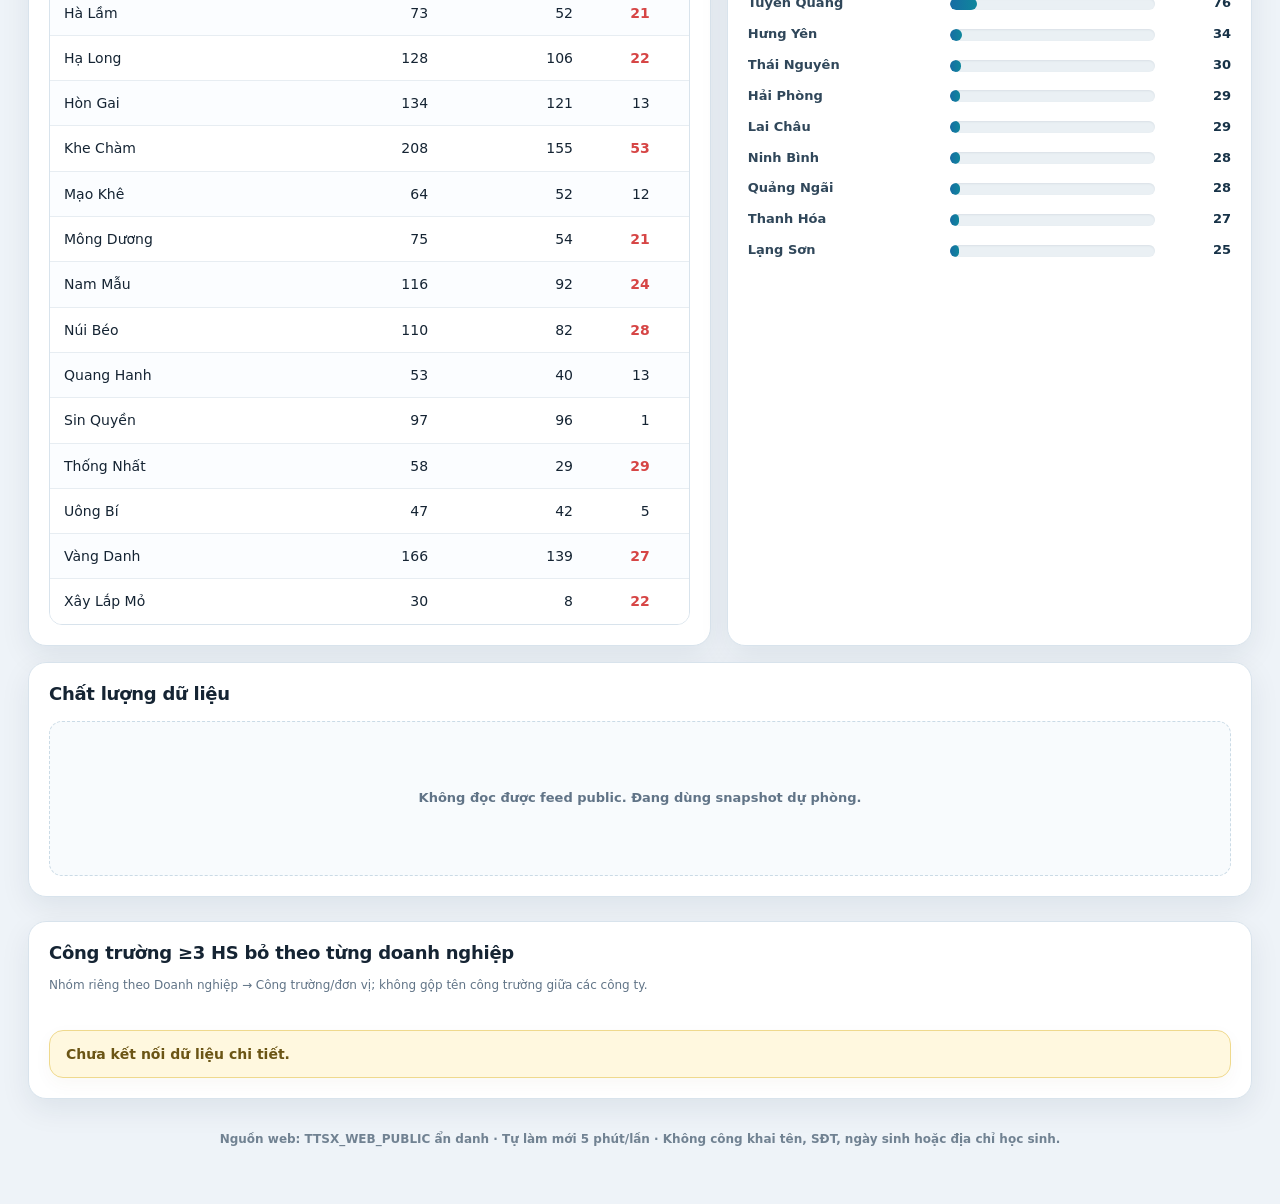
==== commit c32fe2a0: "Bust cache for chunked core and hotspot recovery" ====
--- a/index.html
+++ b/index.html
@@ -29,7 +29,6 @@
 <label><span>Đơn vị tuyển</span><select id="recruitment"><option value="">Tất cả</option></select></label>
 <label><span>Công trường/đơn vị</span><select id="unit"><option value="">Tất cả</option></select></label>
 </div></section>
-
 <section class="section"><div class="section-title"><div><h2>Tổng quan điều hành</h2><p id="scope">Toàn bộ dữ liệu</p></div><p id="updated">Đang đồng bộ...</p></div><div class="kpis">
 <div class="kpi blue"><small>Tổng HS đi TTSX</small><strong id="kTotal">1.432</strong><em>Đang thực tập + Bỏ TTSX</em></div>
 <div class="kpi green"><small>Đang thực tập</small><strong id="kActive">1.123</strong><em id="kActiveRate">78,4%</em></div>
@@ -38,26 +37,14 @@
 <div class="kpi amber"><small>Đã tốt nghiệp</small><strong id="kGrad">133</strong><em>Không tính vào mẫu số TTSX</em></div>
 <div class="kpi green"><small>Tỷ lệ đang TT</small><strong id="kActivePct">78,4%</strong><em>Đang TT / Tổng HS đi TTSX</em></div>
 </div></section>
-
 <section class="section grid2"><div class="panel"><h3>Số HS đi TTSX theo doanh nghiệp</h3><p class="panel-note">Tổng HS đi TTSX = Đang thực tập + Bỏ TTSX.</p><div id="companyBars" class="bars"></div></div><div class="panel"><h3>Tỷ lệ bỏ theo doanh nghiệp</h3><p class="panel-note">Tỷ lệ bỏ = Số HS bỏ TTSX / Tổng số HS đi TTSX của chính doanh nghiệp.</p><div id="dropBars" class="bars"></div></div></section>
-
 <section class="section grid3"><div class="panel"><h3>Tình hình theo doanh nghiệp</h3><div class="table-wrap"><table><thead><tr><th>Doanh nghiệp</th><th>HS đi TTSX</th><th>Đang TT</th><th>Bỏ</th><th>Tỷ lệ bỏ</th></tr></thead><tbody id="companyTable"></tbody></table></div></div><div class="panel"><h3>Top tỉnh theo HS đi TTSX</h3><div id="provinceBars" class="bars"></div></div><div class="panel"><h3>Chất lượng dữ liệu</h3><div id="quality" class="quality"></div></div></section>
-
-<section id="dailySection" class="section panel" style="display:none"><div class="section-title"><div><h2>Theo dõi hằng ngày</h2><p>Chỉ tính HS đang thực tập tại 14 doanh nghiệp áp dụng chấm ngày; Sin Quyền chưa áp dụng cấu trúc 42 cột ngày.</p></div><div class="daily-head"><select id="day"></select></div></div><div class="daily-cards">
-<div class="daily-card"><span>Cần theo dõi</span><strong id="dExpected">0</strong></div>
-<div class="daily-card"><span>Đã nhập</span><strong id="dEntered">0</strong></div>
-<div class="daily-card"><span>Có điểm</span><strong id="dScore">0</strong></div>
-<div class="daily-card"><span>Ốm (Ô)</span><strong id="dSick">0</strong></div>
-<div class="daily-card"><span>Nghỉ phép (N)</span><strong id="dLeave">0</strong></div>
-<div class="daily-card"><span>KLD</span><strong id="dKld">0</strong></div>
-<div class="daily-card"><span>Chưa nhập</span><strong id="dMissing">0</strong></div>
-</div></section>
-
+<section id="dailySection" class="section panel" style="display:none"><div class="section-title"><div><h2>Theo dõi hằng ngày</h2><p>Chỉ tính HS đang thực tập tại 14 doanh nghiệp áp dụng chấm ngày; Sin Quyền chưa áp dụng cấu trúc 42 cột ngày.</p></div><div class="daily-head"><select id="day"></select></div></div><div class="daily-cards"><div class="daily-card"><span>Cần theo dõi</span><strong id="dExpected">0</strong></div><div class="daily-card"><span>Đã nhập</span><strong id="dEntered">0</strong></div><div class="daily-card"><span>Có điểm</span><strong id="dScore">0</strong></div><div class="daily-card"><span>Ốm (Ô)</span><strong id="dSick">0</strong></div><div class="daily-card"><span>Nghỉ phép (N)</span><strong id="dLeave">0</strong></div><div class="daily-card"><span>KLD</span><strong id="dKld">0</strong></div><div class="daily-card"><span>Chưa nhập</span><strong id="dMissing">0</strong></div></div></section>
 <section id="opsGrid" class="section grid2" style="grid-template-columns:1fr"><div class="panel"><h3>Công trường ≥3 HS bỏ theo từng doanh nghiệp</h3><p class="panel-note">Nhóm riêng theo Doanh nghiệp → Công trường/đơn vị; không gộp tên công trường giữa các công ty.</p><div id="hotspots" class="hotspots"><div class="notice">Đang đối soát dữ liệu công trường.</div></div></div><div id="coveragePanel" class="panel" style="display:none"><h3>Tỷ lệ cập nhật theo doanh nghiệp</h3><p class="panel-note">Tỷ lệ = số HS đang thực tập đã có dữ liệu trong ngày / số HS đang thực tập cần theo dõi của 14 doanh nghiệp áp dụng chấm ngày.</p><div id="coverage" class="bars"><div class="notice">Đang tải dữ liệu theo ngày.</div></div></div></section>
 <div class="footer">Nguồn web: TTSX_WEB_PUBLIC ẩn danh · Tự làm mới 5 phút/lần · Không công khai tên, SĐT, ngày sinh hoặc địa chỉ học sinh.</div>
 </div>
 <script src="app.js?v=20260820-1508"></script>
-<script src="core-recover.js?v=20260820-1508"></script>
+<script src="core-recover.js?v=20260820-1554"></script>
 <script src="feed-guard.js?v=20260820-1208"></script>
 <script src="audit-fix.js?v=20260820-1208"></script>
 <script src="daily-scope-fix.js?v=20260820-1208"></script>
